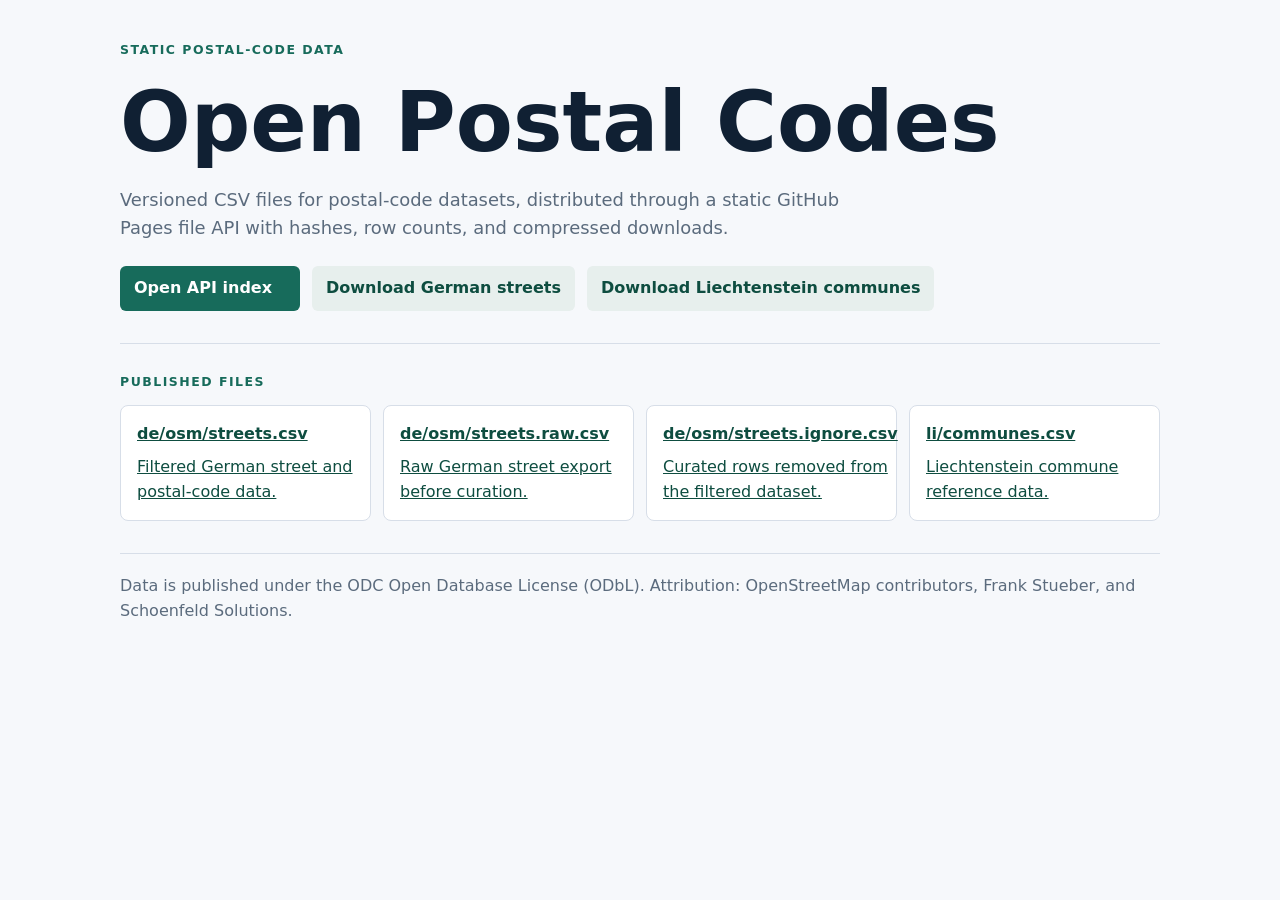
==== site/index.html @ b7654a88 "chore(tooling): initialize repository foundation" ====
<!doctype html>
<html lang="en">
  <head>
    <meta charset="utf-8" />
    <meta name="viewport" content="width=device-width, initial-scale=1" />
    <meta
      name="description"
      content="Open Postal Codes publishes static CSV data for postal-code datasets."
    />
    <base href="/open-postal-codes/" />
    <title>Open Postal Codes</title>
    <style>
      :root {
        color-scheme: light;
        --page: #f6f8fb;
        --ink: #102033;
        --muted: #5b6b7d;
        --line: #d7dee8;
        --accent: #176b5b;
        --accent-strong: #0e4d40;
        --panel: #ffffff;
      }

      * {
        box-sizing: border-box;
      }

      body {
        background: var(--page);
        color: var(--ink);
        font-family:
          Inter, ui-sans-serif, system-ui, -apple-system, BlinkMacSystemFont,
          "Segoe UI", sans-serif;
        line-height: 1.55;
        margin: 0;
      }

      a {
        color: var(--accent-strong);
      }

      .shell {
        margin: 0 auto;
        max-width: 1080px;
        padding: 40px 20px;
      }

      .hero {
        border-bottom: 1px solid var(--line);
        display: grid;
        gap: 24px;
        padding-bottom: 32px;
      }

      .label {
        color: var(--accent);
        font-size: 0.78rem;
        font-weight: 800;
        letter-spacing: 0.12em;
        text-transform: uppercase;
      }

      h1,
      h2,
      p {
        margin: 0;
      }

      h1 {
        font-size: clamp(2.3rem, 7vw, 5.2rem);
        letter-spacing: 0;
        line-height: 0.95;
      }

      .lede {
        color: var(--muted);
        font-size: 1.12rem;
        max-width: 66ch;
      }

      .actions,
      .grid {
        display: grid;
        gap: 12px;
      }

      .actions {
        grid-template-columns: repeat(auto-fit, minmax(180px, max-content));
      }

      .button {
        align-items: center;
        background: var(--accent);
        border-radius: 6px;
        color: #ffffff;
        display: inline-flex;
        font-weight: 700;
        min-height: 44px;
        padding: 10px 14px;
        text-decoration: none;
      }

      .button.secondary {
        background: #e7efed;
        color: var(--accent-strong);
      }

      .section {
        padding: 28px 0 0;
      }

      .grid {
        grid-template-columns: repeat(auto-fit, minmax(220px, 1fr));
        margin-top: 14px;
      }

      .card {
        background: var(--panel);
        border: 1px solid var(--line);
        border-radius: 8px;
        display: grid;
        gap: 8px;
        padding: 16px;
      }

      code {
        overflow-wrap: anywhere;
      }

      footer {
        border-top: 1px solid var(--line);
        color: var(--muted);
        margin-top: 32px;
        padding-top: 20px;
      }
    </style>
  </head>
  <body>
    <main class="shell">
      <section class="hero">
        <p class="label">Static postal-code data</p>
        <h1>Open Postal Codes</h1>
        <p class="lede">
          Versioned CSV files for postal-code datasets, distributed through a
          static GitHub Pages file API with hashes, row counts, and compressed
          downloads.
        </p>
        <div class="actions">
          <a class="button" href="api/v1/index.json">Open API index</a>
          <a class="button secondary" href="api/v1/de/osm/streets.csv">
            Download German streets
          </a>
          <a class="button secondary" href="api/v1/li/communes.csv">
            Download Liechtenstein communes
          </a>
        </div>
      </section>

      <section class="section">
        <p class="label">Published files</p>
        <div class="grid">
          <a class="card" href="api/v1/de/osm/streets.csv">
            <strong>de/osm/streets.csv</strong>
            <span>Filtered German street and postal-code data.</span>
          </a>
          <a class="card" href="api/v1/de/osm/streets.raw.csv">
            <strong>de/osm/streets.raw.csv</strong>
            <span>Raw German street export before curation.</span>
          </a>
          <a class="card" href="api/v1/de/osm/streets.ignore.csv">
            <strong>de/osm/streets.ignore.csv</strong>
            <span>Curated rows removed from the filtered dataset.</span>
          </a>
          <a class="card" href="api/v1/li/communes.csv">
            <strong>li/communes.csv</strong>
            <span>Liechtenstein commune reference data.</span>
          </a>
        </div>
      </section>

      <footer>
        <p>
          Data is published under the ODC Open Database License (ODbL).
          Attribution: OpenStreetMap contributors, Frank Stueber, and
          Schoenfeld Solutions.
        </p>
      </footer>
    </main>
  </body>
</html>
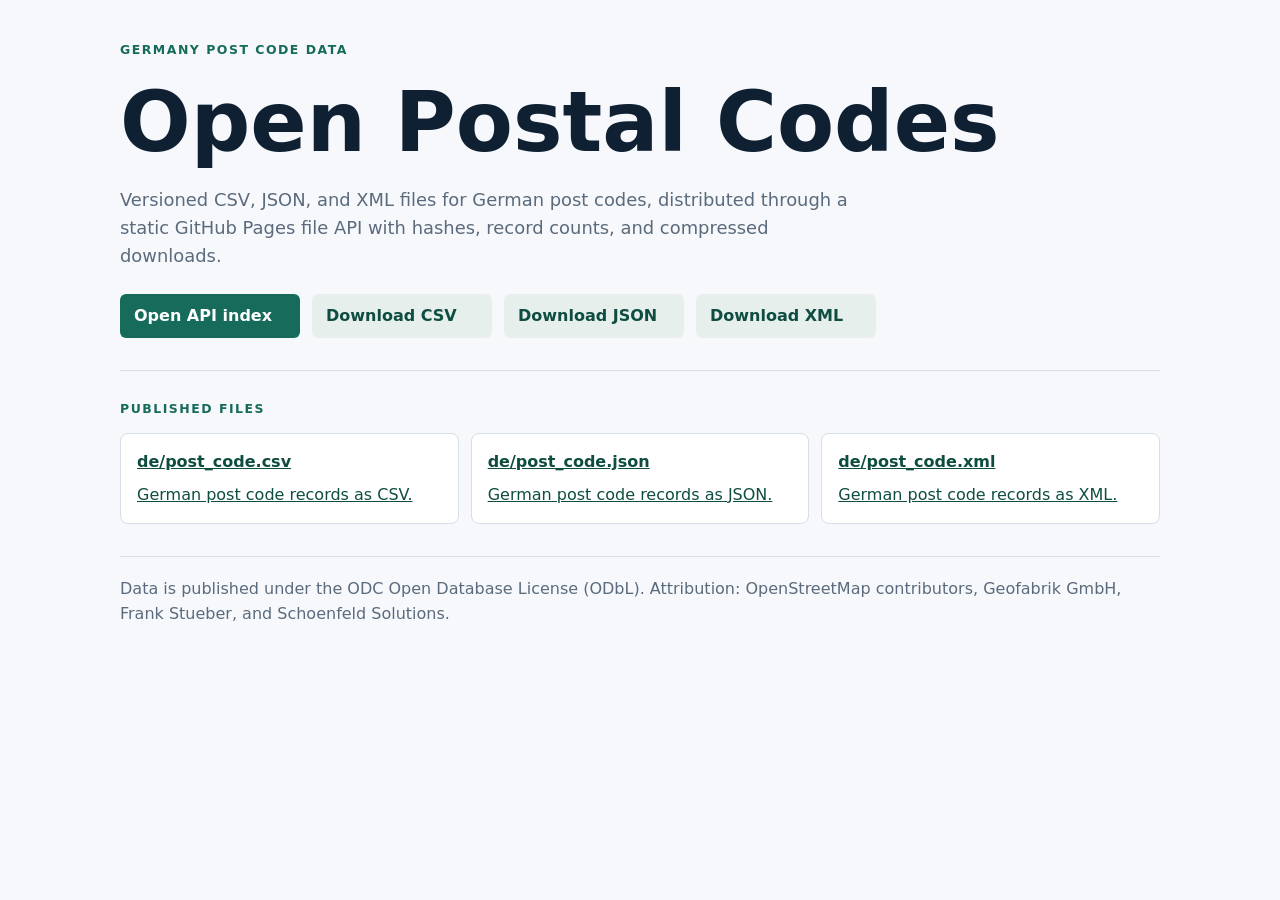
==== commit 7fe3a7e9: "feat(data): publish germany post code exports" ====
--- a/site/index.html
+++ b/site/index.html
@@ -5,7 +5,7 @@
     <meta name="viewport" content="width=device-width, initial-scale=1" />
     <meta
       name="description"
-      content="Open Postal Codes publishes static CSV data for postal-code datasets."
+      content="Open Postal Codes publishes static Germany post code data."
     />
     <base href="/open-postal-codes/" />
     <title>Open Postal Codes</title>
@@ -138,20 +138,23 @@
   <body>
     <main class="shell">
       <section class="hero">
-        <p class="label">Static postal-code data</p>
+        <p class="label">Germany post code data</p>
         <h1>Open Postal Codes</h1>
         <p class="lede">
-          Versioned CSV files for postal-code datasets, distributed through a
-          static GitHub Pages file API with hashes, row counts, and compressed
-          downloads.
+          Versioned CSV, JSON, and XML files for German post codes, distributed
+          through a static GitHub Pages file API with hashes, record counts, and
+          compressed downloads.
         </p>
         <div class="actions">
           <a class="button" href="api/v1/index.json">Open API index</a>
-          <a class="button secondary" href="api/v1/de/osm/streets.csv">
-            Download German streets
+          <a class="button secondary" href="api/v1/de/post_code.csv">
+            Download CSV
           </a>
-          <a class="button secondary" href="api/v1/li/communes.csv">
-            Download Liechtenstein communes
+          <a class="button secondary" href="api/v1/de/post_code.json">
+            Download JSON
+          </a>
+          <a class="button secondary" href="api/v1/de/post_code.xml">
+            Download XML
           </a>
         </div>
       </section>
@@ -159,21 +162,17 @@
       <section class="section">
         <p class="label">Published files</p>
         <div class="grid">
-          <a class="card" href="api/v1/de/osm/streets.csv">
-            <strong>de/osm/streets.csv</strong>
-            <span>Filtered German street and postal-code data.</span>
+          <a class="card" href="api/v1/de/post_code.csv">
+            <strong>de/post_code.csv</strong>
+            <span>German post code records as CSV.</span>
           </a>
-          <a class="card" href="api/v1/de/osm/streets.raw.csv">
-            <strong>de/osm/streets.raw.csv</strong>
-            <span>Raw German street export before curation.</span>
+          <a class="card" href="api/v1/de/post_code.json">
+            <strong>de/post_code.json</strong>
+            <span>German post code records as JSON.</span>
           </a>
-          <a class="card" href="api/v1/de/osm/streets.ignore.csv">
-            <strong>de/osm/streets.ignore.csv</strong>
-            <span>Curated rows removed from the filtered dataset.</span>
-          </a>
-          <a class="card" href="api/v1/li/communes.csv">
-            <strong>li/communes.csv</strong>
-            <span>Liechtenstein commune reference data.</span>
+          <a class="card" href="api/v1/de/post_code.xml">
+            <strong>de/post_code.xml</strong>
+            <span>German post code records as XML.</span>
           </a>
         </div>
       </section>
@@ -181,8 +180,8 @@
       <footer>
         <p>
           Data is published under the ODC Open Database License (ODbL).
-          Attribution: OpenStreetMap contributors, Frank Stueber, and
-          Schoenfeld Solutions.
+          Attribution: OpenStreetMap contributors, Geofabrik GmbH, Frank
+          Stueber, and Schoenfeld Solutions.
         </p>
       </footer>
     </main>
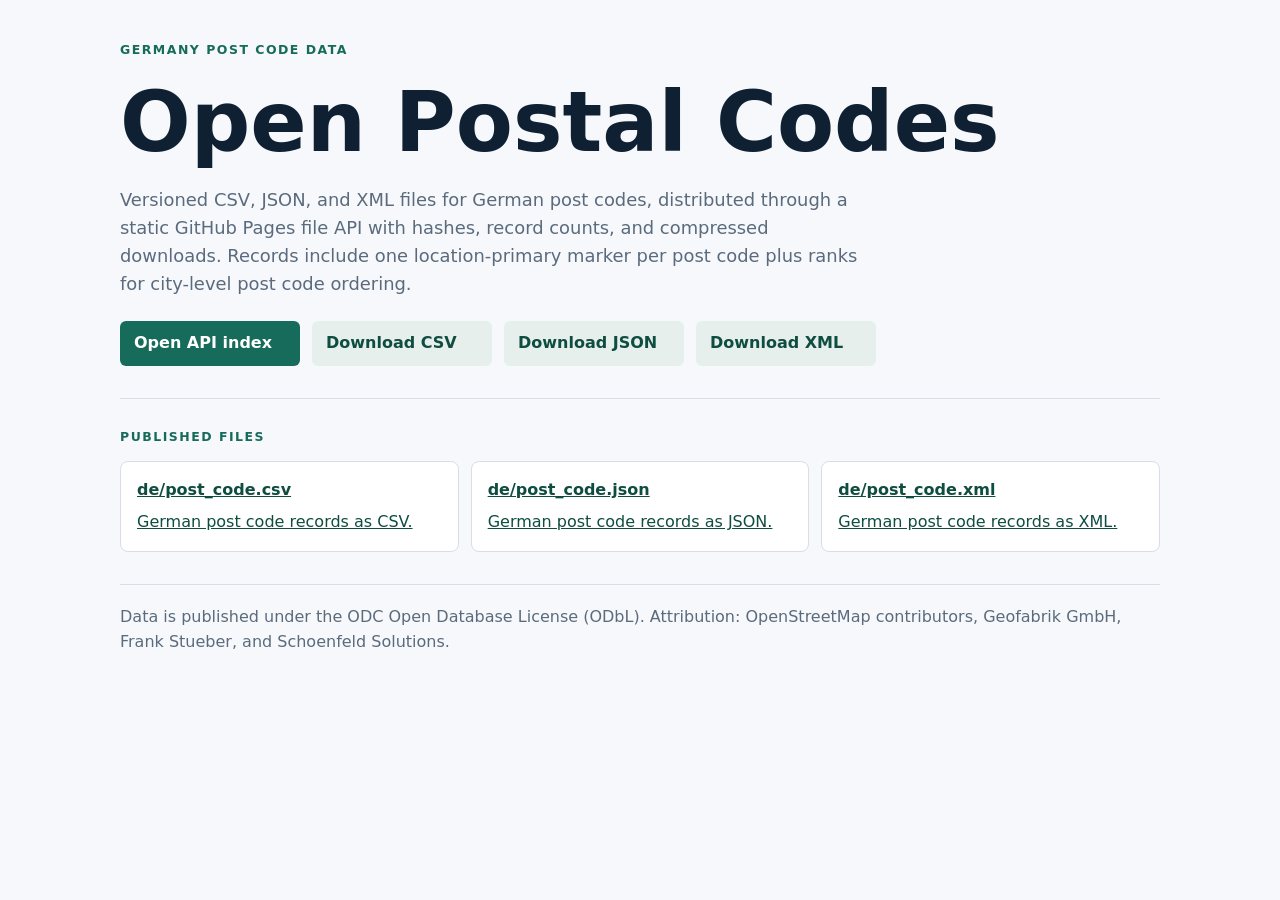
==== commit a33f2f77: "feat(data): add post code ranking metadata" ====
--- a/site/index.html
+++ b/site/index.html
@@ -143,7 +143,8 @@
         <p class="lede">
           Versioned CSV, JSON, and XML files for German post codes, distributed
           through a static GitHub Pages file API with hashes, record counts, and
-          compressed downloads.
+          compressed downloads. Records include one location-primary marker per
+          post code plus ranks for city-level post code ordering.
         </p>
         <div class="actions">
           <a class="button" href="api/v1/index.json">Open API index</a>
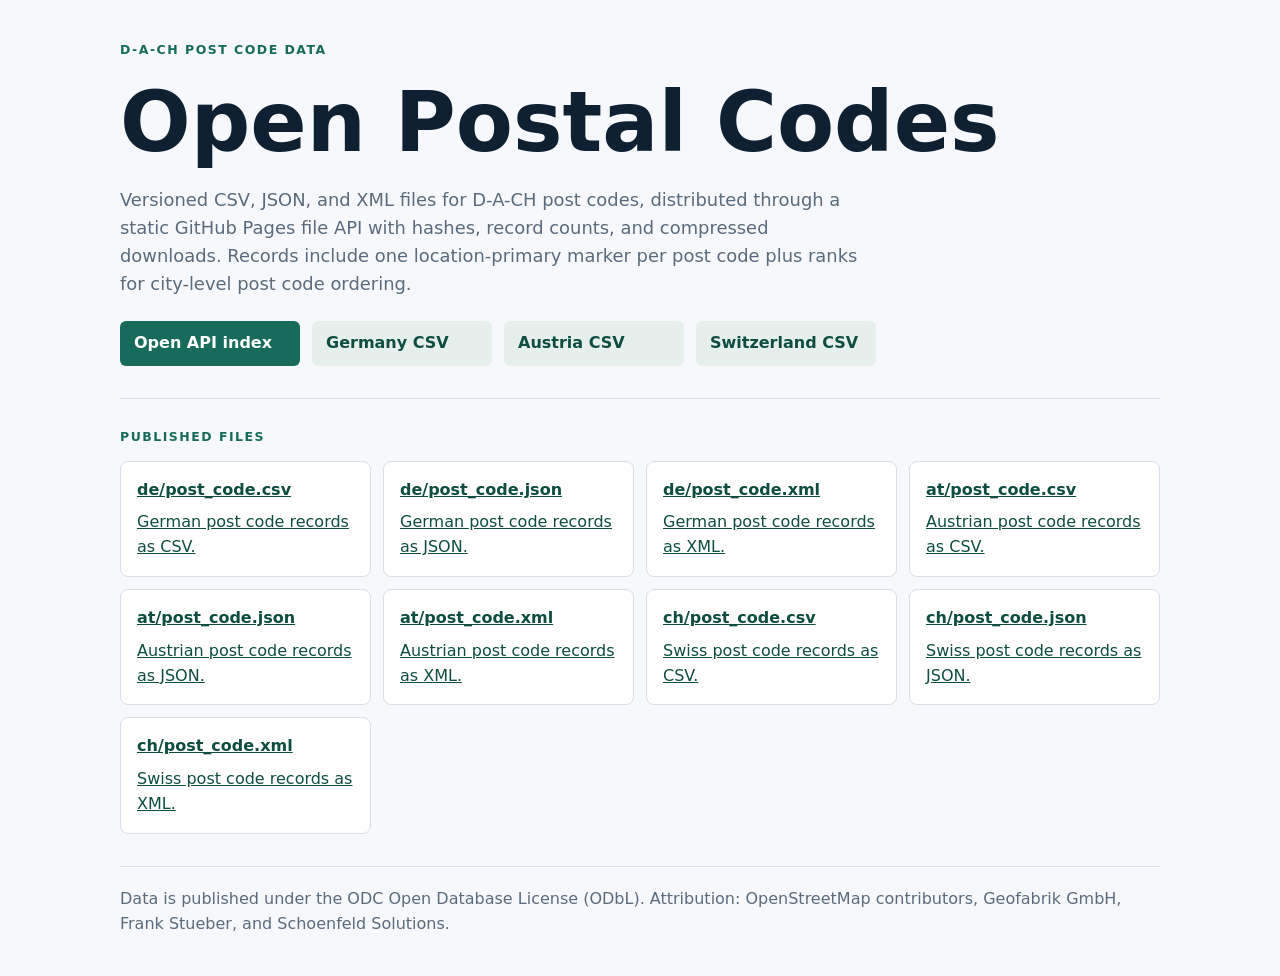
==== commit 9fb4d3fa: "feat(dach): add country-scoped post code outputs" ====
--- a/site/index.html
+++ b/site/index.html
@@ -1,11 +1,11 @@
 <!doctype html>
 <html lang="en">
-  <head>
+      <head>
     <meta charset="utf-8" />
     <meta name="viewport" content="width=device-width, initial-scale=1" />
     <meta
       name="description"
-      content="Open Postal Codes publishes static Germany post code data."
+      content="Open Postal Codes publishes static D-A-CH post code data."
     />
     <base href="/open-postal-codes/" />
     <title>Open Postal Codes</title>
@@ -138,10 +138,10 @@
   <body>
     <main class="shell">
       <section class="hero">
-        <p class="label">Germany post code data</p>
+        <p class="label">D-A-CH post code data</p>
         <h1>Open Postal Codes</h1>
         <p class="lede">
-          Versioned CSV, JSON, and XML files for German post codes, distributed
+          Versioned CSV, JSON, and XML files for D-A-CH post codes, distributed
           through a static GitHub Pages file API with hashes, record counts, and
           compressed downloads. Records include one location-primary marker per
           post code plus ranks for city-level post code ordering.
@@ -149,13 +149,13 @@
         <div class="actions">
           <a class="button" href="api/v1/index.json">Open API index</a>
           <a class="button secondary" href="api/v1/de/post_code.csv">
-            Download CSV
-          </a>
-          <a class="button secondary" href="api/v1/de/post_code.json">
-            Download JSON
-          </a>
-          <a class="button secondary" href="api/v1/de/post_code.xml">
-            Download XML
+            Germany CSV
+          </a>
+          <a class="button secondary" href="api/v1/at/post_code.csv">
+            Austria CSV
+          </a>
+          <a class="button secondary" href="api/v1/ch/post_code.csv">
+            Switzerland CSV
           </a>
         </div>
       </section>
@@ -174,6 +174,30 @@
           <a class="card" href="api/v1/de/post_code.xml">
             <strong>de/post_code.xml</strong>
             <span>German post code records as XML.</span>
+          </a>
+          <a class="card" href="api/v1/at/post_code.csv">
+            <strong>at/post_code.csv</strong>
+            <span>Austrian post code records as CSV.</span>
+          </a>
+          <a class="card" href="api/v1/at/post_code.json">
+            <strong>at/post_code.json</strong>
+            <span>Austrian post code records as JSON.</span>
+          </a>
+          <a class="card" href="api/v1/at/post_code.xml">
+            <strong>at/post_code.xml</strong>
+            <span>Austrian post code records as XML.</span>
+          </a>
+          <a class="card" href="api/v1/ch/post_code.csv">
+            <strong>ch/post_code.csv</strong>
+            <span>Swiss post code records as CSV.</span>
+          </a>
+          <a class="card" href="api/v1/ch/post_code.json">
+            <strong>ch/post_code.json</strong>
+            <span>Swiss post code records as JSON.</span>
+          </a>
+          <a class="card" href="api/v1/ch/post_code.xml">
+            <strong>ch/post_code.xml</strong>
+            <span>Swiss post code records as XML.</span>
           </a>
         </div>
       </section>
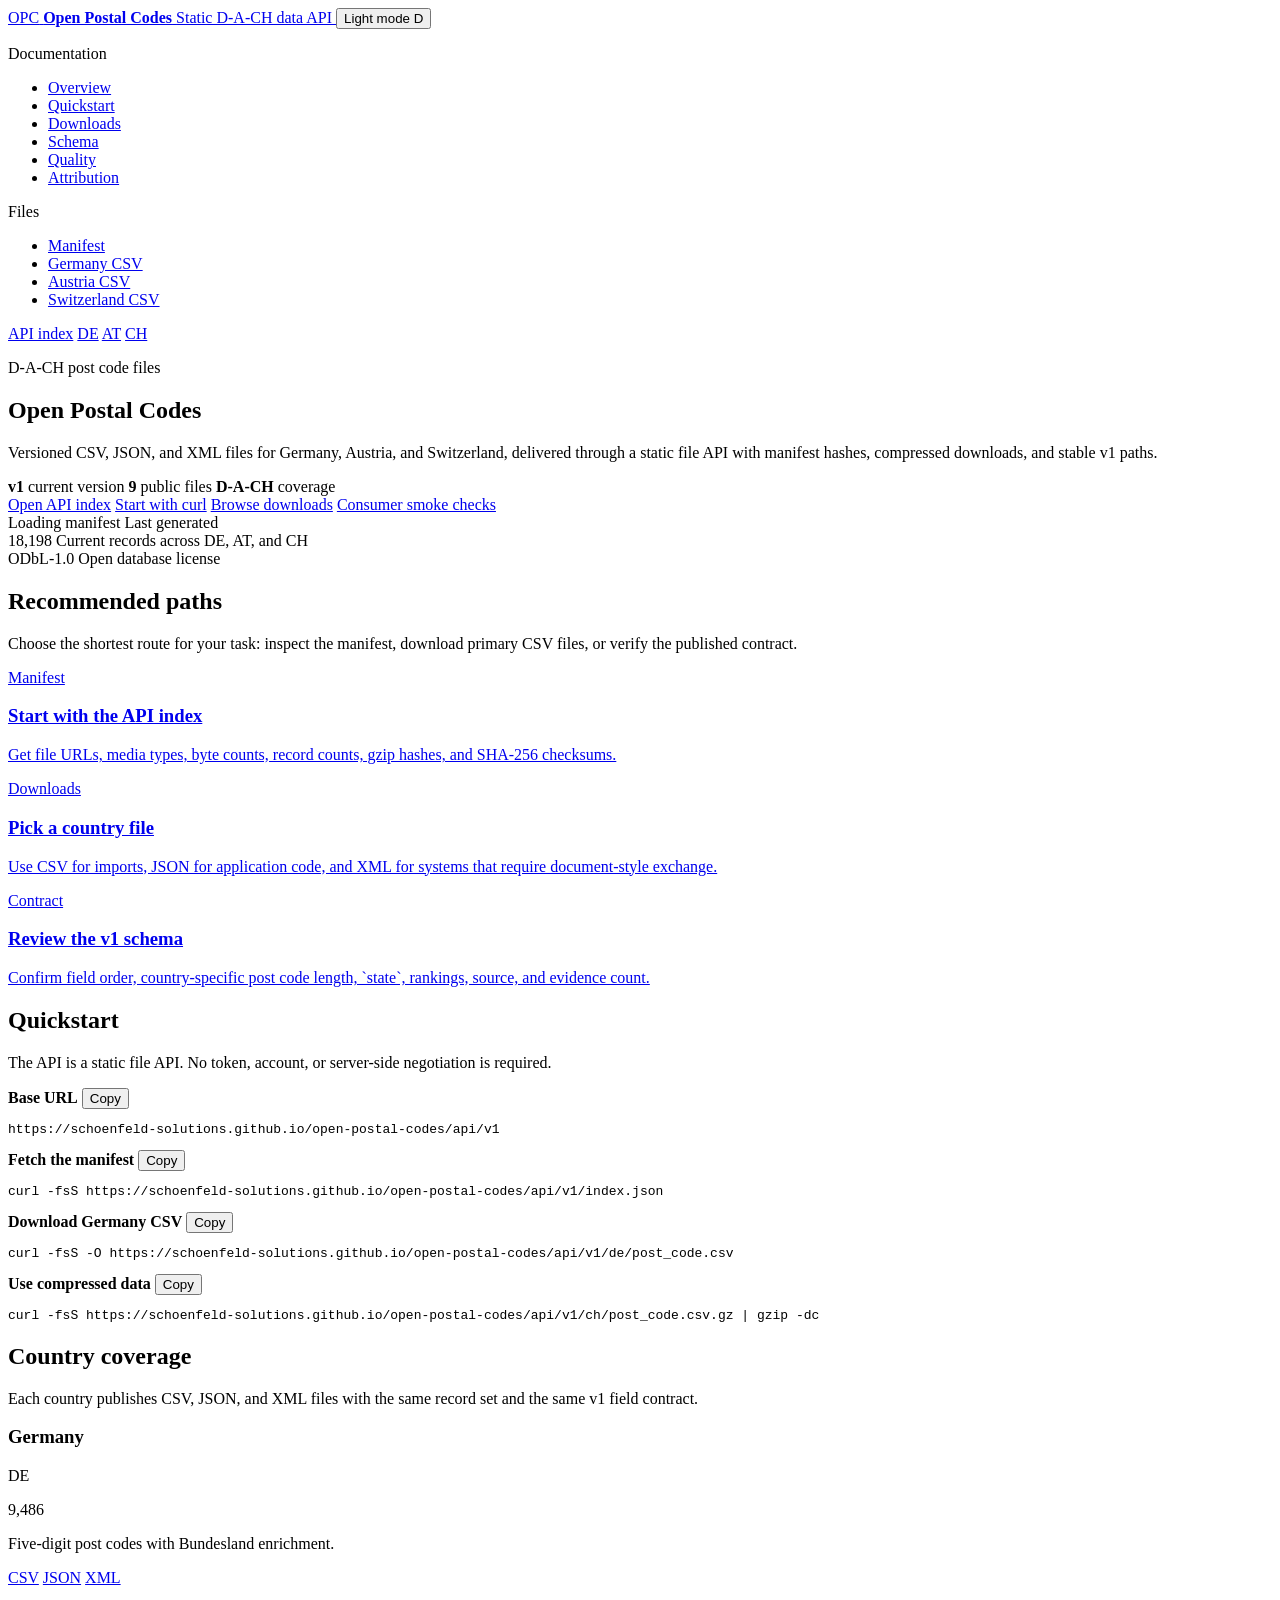
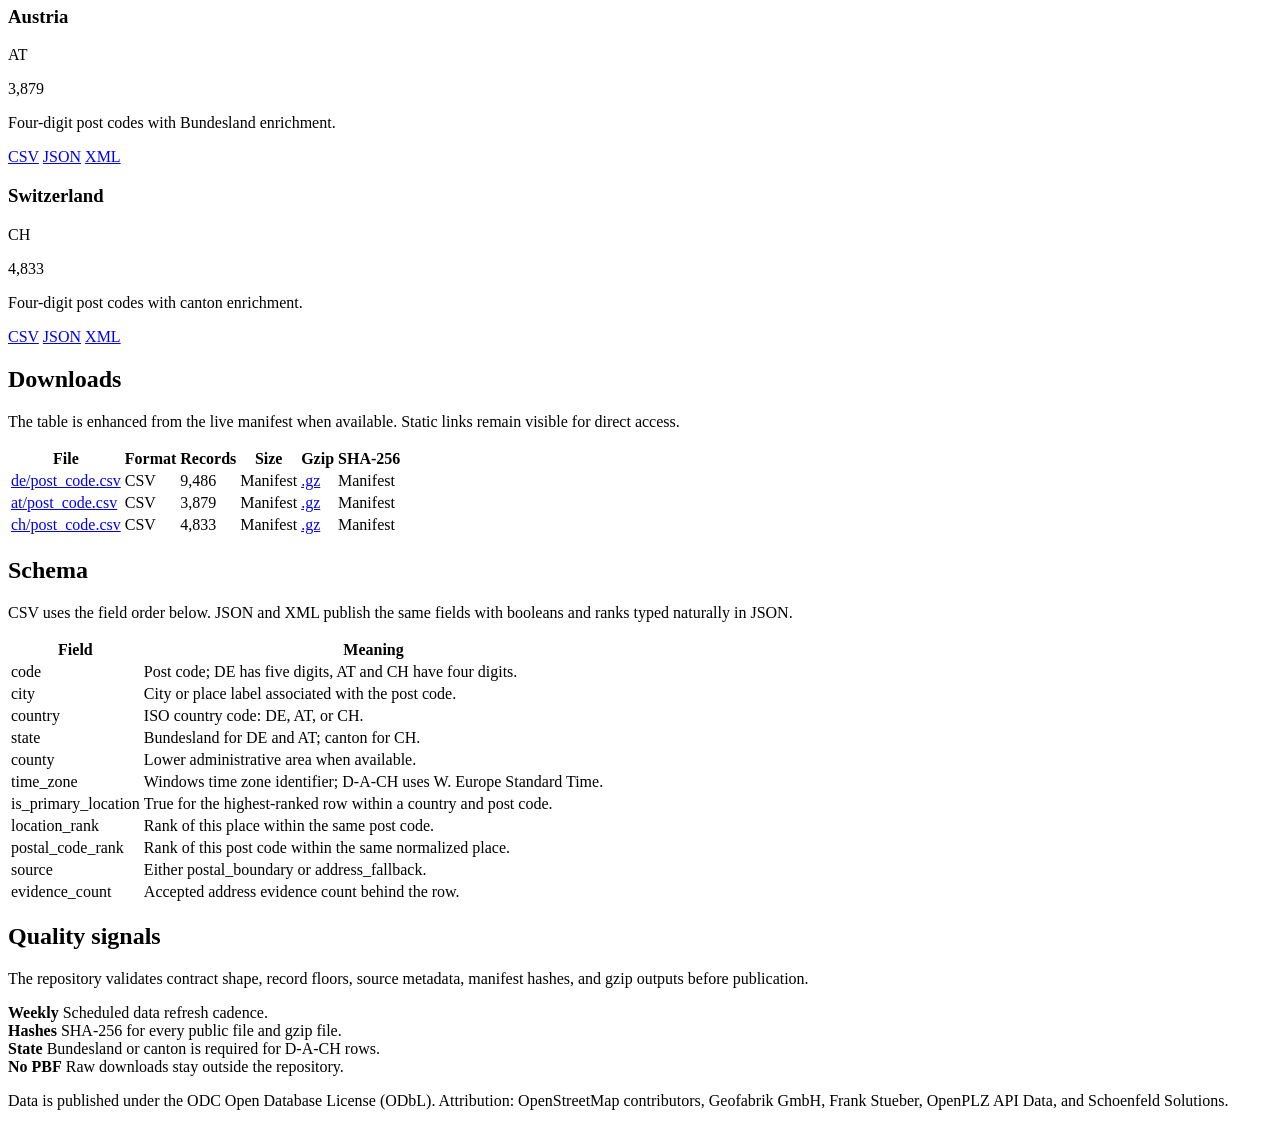
==== commit cbac550c: "feat(pages): professionalize static API portal" ====
--- a/site/index.html
+++ b/site/index.html
@@ -1,214 +1,434 @@
 <!doctype html>
 <html lang="en">
-      <head>
+  <head>
     <meta charset="utf-8" />
     <meta name="viewport" content="width=device-width, initial-scale=1" />
     <meta
       name="description"
-      content="Open Postal Codes publishes static D-A-CH post code data."
+      content="Open Postal Codes publishes versioned D-A-CH post code files through a static API with hashes, compressed downloads, and clear schema documentation."
     />
+    <meta name="theme-color" content="#ffffff" />
     <base href="/open-postal-codes/" />
-    <title>Open Postal Codes</title>
-    <style>
-      :root {
-        color-scheme: light;
-        --page: #f6f8fb;
-        --ink: #102033;
-        --muted: #5b6b7d;
-        --line: #d7dee8;
-        --accent: #176b5b;
-        --accent-strong: #0e4d40;
-        --panel: #ffffff;
-      }
-
-      * {
-        box-sizing: border-box;
-      }
-
-      body {
-        background: var(--page);
-        color: var(--ink);
-        font-family:
-          Inter, ui-sans-serif, system-ui, -apple-system, BlinkMacSystemFont,
-          "Segoe UI", sans-serif;
-        line-height: 1.55;
-        margin: 0;
-      }
-
-      a {
-        color: var(--accent-strong);
-      }
-
-      .shell {
-        margin: 0 auto;
-        max-width: 1080px;
-        padding: 40px 20px;
-      }
-
-      .hero {
-        border-bottom: 1px solid var(--line);
-        display: grid;
-        gap: 24px;
-        padding-bottom: 32px;
-      }
-
-      .label {
-        color: var(--accent);
-        font-size: 0.78rem;
-        font-weight: 800;
-        letter-spacing: 0.12em;
-        text-transform: uppercase;
-      }
-
-      h1,
-      h2,
-      p {
-        margin: 0;
-      }
-
-      h1 {
-        font-size: clamp(2.3rem, 7vw, 5.2rem);
-        letter-spacing: 0;
-        line-height: 0.95;
-      }
-
-      .lede {
-        color: var(--muted);
-        font-size: 1.12rem;
-        max-width: 66ch;
-      }
-
-      .actions,
-      .grid {
-        display: grid;
-        gap: 12px;
-      }
-
-      .actions {
-        grid-template-columns: repeat(auto-fit, minmax(180px, max-content));
-      }
-
-      .button {
-        align-items: center;
-        background: var(--accent);
-        border-radius: 6px;
-        color: #ffffff;
-        display: inline-flex;
-        font-weight: 700;
-        min-height: 44px;
-        padding: 10px 14px;
-        text-decoration: none;
-      }
-
-      .button.secondary {
-        background: #e7efed;
-        color: var(--accent-strong);
-      }
-
-      .section {
-        padding: 28px 0 0;
-      }
-
-      .grid {
-        grid-template-columns: repeat(auto-fit, minmax(220px, 1fr));
-        margin-top: 14px;
-      }
-
-      .card {
-        background: var(--panel);
-        border: 1px solid var(--line);
-        border-radius: 8px;
-        display: grid;
-        gap: 8px;
-        padding: 16px;
-      }
-
-      code {
-        overflow-wrap: anywhere;
-      }
-
-      footer {
-        border-top: 1px solid var(--line);
-        color: var(--muted);
-        margin-top: 32px;
-        padding-top: 20px;
-      }
-    </style>
+    <link rel="icon" href="favicon.ico" sizes="any" />
+    <title>Open Postal Codes | Static D-A-CH post code API</title>
+    <script>
+      (() => {
+        try {
+          const savedTheme = localStorage.getItem("open-postal-codes-theme");
+          if (savedTheme === "light" || savedTheme === "dark") {
+            document.documentElement.dataset.theme = savedTheme;
+          }
+        } catch {
+          document.documentElement.dataset.theme = "light";
+        }
+      })();
+    </script>
+    <link rel="stylesheet" href="assets/site.css" />
   </head>
   <body>
-    <main class="shell">
-      <section class="hero">
-        <p class="label">D-A-CH post code data</p>
-        <h1>Open Postal Codes</h1>
-        <p class="lede">
-          Versioned CSV, JSON, and XML files for D-A-CH post codes, distributed
-          through a static GitHub Pages file API with hashes, record counts, and
-          compressed downloads. Records include one location-primary marker per
-          post code plus ranks for city-level post code ordering.
-        </p>
-        <div class="actions">
-          <a class="button" href="api/v1/index.json">Open API index</a>
-          <a class="button secondary" href="api/v1/de/post_code.csv">
-            Germany CSV
-          </a>
-          <a class="button secondary" href="api/v1/at/post_code.csv">
-            Austria CSV
-          </a>
-          <a class="button secondary" href="api/v1/ch/post_code.csv">
-            Switzerland CSV
-          </a>
+    <div class="layout">
+      <aside class="sidebar" aria-label="Documentation navigation">
+        <a class="brand" href="./" aria-label="Open Postal Codes home">
+          <span class="brand-mark">OPC</span>
+          <span>
+            <strong>Open Postal Codes</strong>
+            <span>Static D-A-CH data API</span>
+          </span>
+        </a>
+        <button
+          class="theme-toggle"
+          id="themeToggle"
+          type="button"
+          aria-pressed="false"
+        >
+          <span>Light mode</span>
+          <span class="theme-toggle-icon" aria-hidden="true">D</span>
+        </button>
+        <p class="nav-label">Documentation</p>
+        <nav>
+          <ul class="nav-list">
+            <li><a href="#overview">Overview</a></li>
+            <li><a href="#quickstart">Quickstart</a></li>
+            <li><a href="#downloads">Downloads</a></li>
+            <li><a href="#schema">Schema</a></li>
+            <li><a href="#quality">Quality</a></li>
+            <li><a href="#attribution">Attribution</a></li>
+          </ul>
+        </nav>
+        <p class="nav-label">Files</p>
+        <nav>
+          <ul class="nav-list">
+            <li><a href="api/v1/index.json">Manifest</a></li>
+            <li><a href="api/v1/de/post_code.csv">Germany CSV</a></li>
+            <li><a href="api/v1/at/post_code.csv">Austria CSV</a></li>
+            <li><a href="api/v1/ch/post_code.csv">Switzerland CSV</a></li>
+          </ul>
+        </nav>
+      </aside>
+
+      <div class="content">
+        <div class="topbar" aria-label="Quick links">
+          <a href="api/v1/index.json">API index</a>
+          <a href="api/v1/de/post_code.csv">DE</a>
+          <a href="api/v1/at/post_code.csv">AT</a>
+          <a href="api/v1/ch/post_code.csv">CH</a>
         </div>
-      </section>
-
-      <section class="section">
-        <p class="label">Published files</p>
-        <div class="grid">
-          <a class="card" href="api/v1/de/post_code.csv">
-            <strong>de/post_code.csv</strong>
-            <span>German post code records as CSV.</span>
-          </a>
-          <a class="card" href="api/v1/de/post_code.json">
-            <strong>de/post_code.json</strong>
-            <span>German post code records as JSON.</span>
-          </a>
-          <a class="card" href="api/v1/de/post_code.xml">
-            <strong>de/post_code.xml</strong>
-            <span>German post code records as XML.</span>
-          </a>
-          <a class="card" href="api/v1/at/post_code.csv">
-            <strong>at/post_code.csv</strong>
-            <span>Austrian post code records as CSV.</span>
-          </a>
-          <a class="card" href="api/v1/at/post_code.json">
-            <strong>at/post_code.json</strong>
-            <span>Austrian post code records as JSON.</span>
-          </a>
-          <a class="card" href="api/v1/at/post_code.xml">
-            <strong>at/post_code.xml</strong>
-            <span>Austrian post code records as XML.</span>
-          </a>
-          <a class="card" href="api/v1/ch/post_code.csv">
-            <strong>ch/post_code.csv</strong>
-            <span>Swiss post code records as CSV.</span>
-          </a>
-          <a class="card" href="api/v1/ch/post_code.json">
-            <strong>ch/post_code.json</strong>
-            <span>Swiss post code records as JSON.</span>
-          </a>
-          <a class="card" href="api/v1/ch/post_code.xml">
-            <strong>ch/post_code.xml</strong>
-            <span>Swiss post code records as XML.</span>
-          </a>
-        </div>
-      </section>
-
-      <footer>
-        <p>
-          Data is published under the ODC Open Database License (ODbL).
-          Attribution: OpenStreetMap contributors, Geofabrik GmbH, Frank
-          Stueber, and Schoenfeld Solutions.
-        </p>
-      </footer>
-    </main>
+
+        <main>
+          <section class="hero" id="overview">
+            <div>
+              <p class="eyebrow">D-A-CH post code files</p>
+              <h1>Open Postal Codes</h1>
+              <p class="lede">
+                Versioned CSV, JSON, and XML files for Germany, Austria, and
+                Switzerland, delivered through a static file API with manifest
+                hashes, compressed downloads, and stable v1 paths.
+              </p>
+              <div class="badges" aria-label="API summary">
+                <span class="badge"><strong>v1</strong> current version</span>
+                <span class="badge"><strong>9</strong> public files</span>
+                <span class="badge"><strong>D-A-CH</strong> coverage</span>
+              </div>
+              <div class="actions">
+                <a class="button" href="api/v1/index.json">Open API index</a>
+                <a class="button secondary" href="#quickstart">Start with curl</a>
+                <a class="button secondary" href="#downloads">Browse downloads</a>
+                <a
+                  class="button secondary"
+                  href="https://github.com/Schoenfeld-Solutions/open-postal-codes/blob/main/docs/contracts/v1/consumer-smoke.md"
+                >
+                  Consumer smoke checks
+                </a>
+              </div>
+            </div>
+
+            <aside class="hero-panel" aria-label="Publication summary">
+              <div class="hero-panel-row">
+                <span class="metric" id="generatedAt">Loading manifest</span>
+                <span class="metric-label">Last generated</span>
+              </div>
+              <div class="hero-panel-row">
+                <span class="metric" id="totalRecords">18,198</span>
+                <span class="metric-label">Current records across DE, AT, and CH</span>
+              </div>
+              <div class="hero-panel-row">
+                <span class="metric">ODbL-1.0</span>
+                <span class="metric-label">Open database license</span>
+              </div>
+            </aside>
+          </section>
+
+          <section class="section" aria-labelledby="recommended-title">
+            <div class="section-header">
+              <h2 id="recommended-title">Recommended paths</h2>
+              <p>
+                Choose the shortest route for your task: inspect the manifest,
+                download primary CSV files, or verify the published contract.
+              </p>
+            </div>
+            <div class="recommended-grid">
+              <a class="card" href="api/v1/index.json">
+                <span class="card-kicker">Manifest</span>
+                <h3>Start with the API index</h3>
+                <p>
+                  Get file URLs, media types, byte counts, record counts, gzip
+                  hashes, and SHA-256 checksums.
+                </p>
+              </a>
+              <a class="card" href="#downloads">
+                <span class="card-kicker">Downloads</span>
+                <h3>Pick a country file</h3>
+                <p>
+                  Use CSV for imports, JSON for application code, and XML for
+                  systems that require document-style exchange.
+                </p>
+              </a>
+              <a class="card" href="#schema">
+                <span class="card-kicker">Contract</span>
+                <h3>Review the v1 schema</h3>
+                <p>
+                  Confirm field order, country-specific post code length,
+                  `state`, rankings, source, and evidence count.
+                </p>
+              </a>
+            </div>
+          </section>
+
+          <section class="section" id="quickstart" aria-labelledby="quickstart-title">
+            <div class="section-header">
+              <h2 id="quickstart-title">Quickstart</h2>
+              <p>
+                The API is a static file API. No token, account, or server-side
+                negotiation is required.
+              </p>
+            </div>
+            <div class="quick-grid">
+              <article class="code-card">
+                <div class="code-card-header">
+                  <strong>Base URL</strong>
+                  <button
+                    class="copy-button"
+                    type="button"
+                    data-copy="https://schoenfeld-solutions.github.io/open-postal-codes/api/v1"
+                  >
+                    Copy
+                  </button>
+                </div>
+                <pre><code>https://schoenfeld-solutions.github.io/open-postal-codes/api/v1</code></pre>
+              </article>
+
+              <article class="code-card">
+                <div class="code-card-header">
+                  <strong>Fetch the manifest</strong>
+                  <button
+                    class="copy-button"
+                    type="button"
+                    data-copy="curl -fsS https://schoenfeld-solutions.github.io/open-postal-codes/api/v1/index.json"
+                  >
+                    Copy
+                  </button>
+                </div>
+                <pre><code>curl -fsS https://schoenfeld-solutions.github.io/open-postal-codes/api/v1/index.json</code></pre>
+              </article>
+
+              <article class="code-card">
+                <div class="code-card-header">
+                  <strong>Download Germany CSV</strong>
+                  <button
+                    class="copy-button"
+                    type="button"
+                    data-copy="curl -fsS -O https://schoenfeld-solutions.github.io/open-postal-codes/api/v1/de/post_code.csv"
+                  >
+                    Copy
+                  </button>
+                </div>
+                <pre><code>curl -fsS -O https://schoenfeld-solutions.github.io/open-postal-codes/api/v1/de/post_code.csv</code></pre>
+              </article>
+
+              <article class="code-card">
+                <div class="code-card-header">
+                  <strong>Use compressed data</strong>
+                  <button
+                    class="copy-button"
+                    type="button"
+                    data-copy="curl -fsS https://schoenfeld-solutions.github.io/open-postal-codes/api/v1/ch/post_code.csv.gz | gzip -dc"
+                  >
+                    Copy
+                  </button>
+                </div>
+                <pre><code>curl -fsS https://schoenfeld-solutions.github.io/open-postal-codes/api/v1/ch/post_code.csv.gz | gzip -dc</code></pre>
+              </article>
+            </div>
+          </section>
+
+          <section class="section" aria-labelledby="coverage-title">
+            <div class="section-header">
+              <h2 id="coverage-title">Country coverage</h2>
+              <p>
+                Each country publishes CSV, JSON, and XML files with the same
+                record set and the same v1 field contract.
+              </p>
+            </div>
+            <div class="country-grid">
+              <article class="country-card">
+                <div class="country-card-title">
+                  <h3>Germany</h3>
+                  <span class="country-code">DE</span>
+                </div>
+                <p class="metric" id="recordsDe">9,486</p>
+                <p class="muted">Five-digit post codes with Bundesland enrichment.</p>
+                <div class="country-links">
+                  <a class="mini-link" href="api/v1/de/post_code.csv">CSV</a>
+                  <a class="mini-link" href="api/v1/de/post_code.json">JSON</a>
+                  <a class="mini-link" href="api/v1/de/post_code.xml">XML</a>
+                </div>
+              </article>
+
+              <article class="country-card">
+                <div class="country-card-title">
+                  <h3>Austria</h3>
+                  <span class="country-code">AT</span>
+                </div>
+                <p class="metric" id="recordsAt">3,879</p>
+                <p class="muted">Four-digit post codes with Bundesland enrichment.</p>
+                <div class="country-links">
+                  <a class="mini-link" href="api/v1/at/post_code.csv">CSV</a>
+                  <a class="mini-link" href="api/v1/at/post_code.json">JSON</a>
+                  <a class="mini-link" href="api/v1/at/post_code.xml">XML</a>
+                </div>
+              </article>
+
+              <article class="country-card">
+                <div class="country-card-title">
+                  <h3>Switzerland</h3>
+                  <span class="country-code">CH</span>
+                </div>
+                <p class="metric" id="recordsCh">4,833</p>
+                <p class="muted">Four-digit post codes with canton enrichment.</p>
+                <div class="country-links">
+                  <a class="mini-link" href="api/v1/ch/post_code.csv">CSV</a>
+                  <a class="mini-link" href="api/v1/ch/post_code.json">JSON</a>
+                  <a class="mini-link" href="api/v1/ch/post_code.xml">XML</a>
+                </div>
+              </article>
+            </div>
+          </section>
+
+          <section class="section" id="downloads" aria-labelledby="downloads-title">
+            <div class="section-header">
+              <h2 id="downloads-title">Downloads</h2>
+              <p>
+                The table is enhanced from the live manifest when available.
+                Static links remain visible for direct access.
+              </p>
+            </div>
+            <div class="file-table-wrap">
+              <table>
+                <thead>
+                  <tr>
+                    <th>File</th>
+                    <th>Format</th>
+                    <th>Records</th>
+                    <th>Size</th>
+                    <th>Gzip</th>
+                    <th>SHA-256</th>
+                  </tr>
+                </thead>
+                <tbody id="fileRows">
+                  <tr data-path="de/post_code.csv">
+                    <td><a href="api/v1/de/post_code.csv">de/post_code.csv</a></td>
+                    <td>CSV</td>
+                    <td>9,486</td>
+                    <td class="muted">Manifest</td>
+                    <td><a href="api/v1/de/post_code.csv.gz">.gz</a></td>
+                    <td class="mono muted">Manifest</td>
+                  </tr>
+                  <tr data-path="at/post_code.csv">
+                    <td><a href="api/v1/at/post_code.csv">at/post_code.csv</a></td>
+                    <td>CSV</td>
+                    <td>3,879</td>
+                    <td class="muted">Manifest</td>
+                    <td><a href="api/v1/at/post_code.csv.gz">.gz</a></td>
+                    <td class="mono muted">Manifest</td>
+                  </tr>
+                  <tr data-path="ch/post_code.csv">
+                    <td><a href="api/v1/ch/post_code.csv">ch/post_code.csv</a></td>
+                    <td>CSV</td>
+                    <td>4,833</td>
+                    <td class="muted">Manifest</td>
+                    <td><a href="api/v1/ch/post_code.csv.gz">.gz</a></td>
+                    <td class="mono muted">Manifest</td>
+                  </tr>
+                </tbody>
+              </table>
+            </div>
+          </section>
+
+          <section class="section" id="schema" aria-labelledby="schema-title">
+            <div class="section-header">
+              <h2 id="schema-title">Schema</h2>
+              <p>
+                CSV uses the field order below. JSON and XML publish the same
+                fields with booleans and ranks typed naturally in JSON.
+              </p>
+            </div>
+            <div class="schema-table-wrap">
+              <table>
+                <thead>
+                  <tr>
+                    <th>Field</th>
+                    <th>Meaning</th>
+                  </tr>
+                </thead>
+                <tbody>
+                  <tr>
+                    <td class="mono">code</td>
+                    <td>Post code; DE has five digits, AT and CH have four digits.</td>
+                  </tr>
+                  <tr>
+                    <td class="mono">city</td>
+                    <td>City or place label associated with the post code.</td>
+                  </tr>
+                  <tr>
+                    <td class="mono">country</td>
+                    <td>ISO country code: DE, AT, or CH.</td>
+                  </tr>
+                  <tr>
+                    <td class="mono">state</td>
+                    <td>Bundesland for DE and AT; canton for CH.</td>
+                  </tr>
+                  <tr>
+                    <td class="mono">county</td>
+                    <td>Lower administrative area when available.</td>
+                  </tr>
+                  <tr>
+                    <td class="mono">time_zone</td>
+                    <td>Windows time zone identifier; D-A-CH uses W. Europe Standard Time.</td>
+                  </tr>
+                  <tr>
+                    <td class="mono">is_primary_location</td>
+                    <td>True for the highest-ranked row within a country and post code.</td>
+                  </tr>
+                  <tr>
+                    <td class="mono">location_rank</td>
+                    <td>Rank of this place within the same post code.</td>
+                  </tr>
+                  <tr>
+                    <td class="mono">postal_code_rank</td>
+                    <td>Rank of this post code within the same normalized place.</td>
+                  </tr>
+                  <tr>
+                    <td class="mono">source</td>
+                    <td>Either postal_boundary or address_fallback.</td>
+                  </tr>
+                  <tr>
+                    <td class="mono">evidence_count</td>
+                    <td>Accepted address evidence count behind the row.</td>
+                  </tr>
+                </tbody>
+              </table>
+            </div>
+          </section>
+
+          <section class="section" id="quality" aria-labelledby="quality-title">
+            <div class="section-header">
+              <h2 id="quality-title">Quality signals</h2>
+              <p>
+                The repository validates contract shape, record floors, source
+                metadata, manifest hashes, and gzip outputs before publication.
+              </p>
+            </div>
+            <div class="quality-grid">
+              <div class="quality-item">
+                <strong>Weekly</strong>
+                <span class="muted">Scheduled data refresh cadence.</span>
+              </div>
+              <div class="quality-item">
+                <strong>Hashes</strong>
+                <span class="muted">SHA-256 for every public file and gzip file.</span>
+              </div>
+              <div class="quality-item">
+                <strong>State</strong>
+                <span class="muted">Bundesland or canton is required for D-A-CH rows.</span>
+              </div>
+              <div class="quality-item">
+                <strong>No PBF</strong>
+                <span class="muted">Raw downloads stay outside the repository.</span>
+              </div>
+            </div>
+          </section>
+
+          <footer id="attribution">
+            <p>
+              Data is published under the ODC Open Database License (ODbL).
+              Attribution: OpenStreetMap contributors, Geofabrik GmbH, Frank
+              Stueber, OpenPLZ API Data, and Schoenfeld Solutions.
+            </p>
+          </footer>
+        </main>
+      </div>
+    </div>
+
+    <script src="assets/site.js" defer></script>
   </body>
 </html>
--- a/site/assets/site.css
+++ b/site/assets/site.css
@@ -0,0 +1,681 @@
+:root {
+  color-scheme: light;
+  --page: #f6f8fb;
+  --panel: #ffffff;
+  --panel-muted: #f0f4f8;
+  --ink: #102033;
+  --muted: #5b6b7d;
+  --subtle: #7a8797;
+  --line: #d7dee8;
+  --line-strong: #b9c5d4;
+  --accent: #176b5b;
+  --accent-strong: #0e4d40;
+  --accent-soft: #e3f1ed;
+  --code-bg: #152033;
+  --code-ink: #f5f7fb;
+  --shadow: 0 18px 45px rgb(16 32 51 / 0.08);
+  --focus: #2563eb;
+}
+
+@media (prefers-color-scheme: dark) {
+  :root:not([data-theme="light"]) {
+    color-scheme: dark;
+    --page: #0b111d;
+    --panel: #111827;
+    --panel-muted: #172033;
+    --ink: #eef4ff;
+    --muted: #bac7d8;
+    --subtle: #8d9bb0;
+    --line: #263246;
+    --line-strong: #36445b;
+    --accent: #5ee0c2;
+    --accent-strong: #8df3da;
+    --accent-soft: #122f2b;
+    --code-bg: #050915;
+    --code-ink: #f7fbff;
+    --shadow: 0 18px 45px rgb(0 0 0 / 0.28);
+    --focus: #8ab4ff;
+  }
+}
+
+:root[data-theme="dark"] {
+  color-scheme: dark;
+  --page: #0b111d;
+  --panel: #111827;
+  --panel-muted: #172033;
+  --ink: #eef4ff;
+  --muted: #bac7d8;
+  --subtle: #8d9bb0;
+  --line: #263246;
+  --line-strong: #36445b;
+  --accent: #5ee0c2;
+  --accent-strong: #8df3da;
+  --accent-soft: #122f2b;
+  --code-bg: #050915;
+  --code-ink: #f7fbff;
+  --shadow: 0 18px 45px rgb(0 0 0 / 0.28);
+  --focus: #8ab4ff;
+}
+
+:root[data-theme="light"] {
+  color-scheme: light;
+}
+
+* {
+  box-sizing: border-box;
+}
+
+html {
+  scroll-behavior: smooth;
+}
+
+body {
+  background: var(--page);
+  color: var(--ink);
+  font-family:
+    Inter, ui-sans-serif, system-ui, -apple-system, BlinkMacSystemFont,
+    "Segoe UI", sans-serif;
+  line-height: 1.55;
+  margin: 0;
+}
+
+a {
+  color: var(--accent-strong);
+  text-decoration-thickness: 0.08em;
+  text-underline-offset: 0.18em;
+}
+
+a:hover {
+  color: var(--accent);
+}
+
+button,
+a {
+  touch-action: manipulation;
+}
+
+:focus-visible {
+  outline: 3px solid var(--focus);
+  outline-offset: 3px;
+}
+
+.layout {
+  display: grid;
+  grid-template-columns: 288px minmax(0, 1fr);
+  min-height: 100vh;
+}
+
+.sidebar {
+  align-self: start;
+  background: color-mix(in srgb, var(--panel) 92%, transparent);
+  border-right: 1px solid var(--line);
+  height: 100vh;
+  overflow-y: auto;
+  padding: 22px 18px;
+  position: sticky;
+  top: 0;
+}
+
+.brand {
+  align-items: center;
+  color: var(--ink);
+  display: flex;
+  gap: 10px;
+  margin-bottom: 22px;
+  text-decoration: none;
+}
+
+.brand-mark {
+  align-items: center;
+  background: var(--accent);
+  border-radius: 8px;
+  color: #ffffff;
+  display: inline-flex;
+  font-size: 0.72rem;
+  font-weight: 900;
+  height: 36px;
+  justify-content: center;
+  letter-spacing: 0;
+  width: 36px;
+}
+
+.brand strong {
+  display: block;
+  font-size: 1rem;
+  line-height: 1.15;
+}
+
+.brand span {
+  color: var(--muted);
+  display: block;
+  font-size: 0.78rem;
+}
+
+.theme-toggle {
+  align-items: center;
+  background: var(--panel-muted);
+  border: 1px solid var(--line);
+  border-radius: 999px;
+  color: var(--ink);
+  cursor: pointer;
+  display: flex;
+  font: inherit;
+  font-size: 0.86rem;
+  gap: 8px;
+  justify-content: space-between;
+  margin: 0 0 22px;
+  min-height: 38px;
+  padding: 6px 10px;
+  width: 100%;
+}
+
+.theme-toggle-icon {
+  align-items: center;
+  background: var(--panel);
+  border: 1px solid var(--line);
+  border-radius: 50%;
+  display: inline-flex;
+  height: 24px;
+  justify-content: center;
+  width: 24px;
+}
+
+.nav-label {
+  color: var(--subtle);
+  font-size: 0.72rem;
+  font-weight: 800;
+  letter-spacing: 0;
+  margin: 26px 10px 8px;
+  text-transform: uppercase;
+}
+
+.nav-list {
+  display: grid;
+  gap: 2px;
+  list-style: none;
+  margin: 0;
+  padding: 0;
+}
+
+.nav-list a {
+  border-radius: 6px;
+  color: var(--muted);
+  display: block;
+  font-size: 0.94rem;
+  padding: 8px 10px;
+  text-decoration: none;
+}
+
+.nav-list a:hover {
+  background: var(--panel-muted);
+  color: var(--ink);
+}
+
+.content {
+  min-width: 0;
+}
+
+.topbar {
+  align-items: center;
+  border-bottom: 1px solid var(--line);
+  display: flex;
+  gap: 14px;
+  justify-content: flex-end;
+  min-height: 58px;
+  padding: 0 34px;
+}
+
+.topbar a {
+  color: var(--muted);
+  font-size: 0.92rem;
+  font-weight: 700;
+  text-decoration: none;
+}
+
+main {
+  margin: 0 auto;
+  max-width: 1120px;
+  padding: 0 34px 56px;
+}
+
+section {
+  scroll-margin-top: 24px;
+}
+
+h1,
+h2,
+h3,
+p {
+  margin: 0;
+}
+
+h1 {
+  font-size: 5rem;
+  letter-spacing: 0;
+  line-height: 0.95;
+}
+
+h2 {
+  font-size: 2rem;
+  line-height: 1.1;
+}
+
+h3 {
+  font-size: 1rem;
+  line-height: 1.3;
+}
+
+.hero {
+  display: grid;
+  gap: 30px;
+  grid-template-columns: minmax(0, 1.35fr) minmax(280px, 0.65fr);
+  padding: 70px 0 44px;
+}
+
+.eyebrow {
+  color: var(--accent);
+  font-size: 0.76rem;
+  font-weight: 900;
+  letter-spacing: 0;
+  margin-bottom: 18px;
+  text-transform: uppercase;
+}
+
+.lede {
+  color: var(--muted);
+  font-size: 1.12rem;
+  margin-top: 22px;
+  max-width: 68ch;
+}
+
+.badges,
+.actions,
+.country-grid,
+.recommended-grid,
+.quick-grid,
+.quality-grid {
+  display: grid;
+  gap: 12px;
+}
+
+.badges {
+  grid-template-columns: repeat(auto-fit, minmax(120px, max-content));
+  margin-top: 24px;
+}
+
+.badge {
+  align-items: center;
+  background: var(--panel);
+  border: 1px solid var(--line);
+  border-radius: 999px;
+  color: var(--muted);
+  display: inline-flex;
+  font-size: 0.86rem;
+  gap: 8px;
+  min-height: 34px;
+  padding: 6px 12px;
+}
+
+.badge strong {
+  color: var(--ink);
+}
+
+.actions {
+  grid-template-columns: repeat(auto-fit, minmax(168px, max-content));
+  margin-top: 28px;
+}
+
+.button {
+  align-items: center;
+  background: var(--accent);
+  border: 1px solid var(--accent);
+  border-radius: 6px;
+  color: #ffffff;
+  display: inline-flex;
+  font-weight: 800;
+  justify-content: center;
+  min-height: 44px;
+  padding: 10px 14px;
+  text-decoration: none;
+}
+
+.button:hover {
+  color: #ffffff;
+  filter: brightness(1.04);
+}
+
+.button.secondary {
+  background: var(--panel);
+  border-color: var(--line-strong);
+  color: var(--ink);
+}
+
+.button.secondary:hover {
+  color: var(--ink);
+}
+
+.hero-panel {
+  align-self: start;
+  background: var(--panel);
+  border: 1px solid var(--line);
+  border-radius: 8px;
+  box-shadow: var(--shadow);
+  display: grid;
+  gap: 16px;
+  padding: 18px;
+}
+
+.hero-panel-row {
+  border-bottom: 1px solid var(--line);
+  display: grid;
+  gap: 4px;
+  padding-bottom: 14px;
+}
+
+.hero-panel-row:last-child {
+  border-bottom: 0;
+  padding-bottom: 0;
+}
+
+.metric {
+  color: var(--ink);
+  font-size: 1.45rem;
+  font-weight: 850;
+}
+
+.metric-label {
+  color: var(--muted);
+  font-size: 0.86rem;
+}
+
+.section {
+  border-top: 1px solid var(--line);
+  padding: 40px 0;
+}
+
+.section-header {
+  display: grid;
+  gap: 8px;
+  margin-bottom: 18px;
+  max-width: 760px;
+}
+
+.section-header p {
+  color: var(--muted);
+}
+
+.recommended-grid {
+  grid-template-columns: repeat(3, minmax(0, 1fr));
+}
+
+.card,
+.code-card,
+.file-table-wrap,
+.schema-table-wrap {
+  background: var(--panel);
+  border: 1px solid var(--line);
+  border-radius: 8px;
+}
+
+.card {
+  display: grid;
+  gap: 12px;
+  padding: 18px;
+  text-decoration: none;
+}
+
+.card:hover {
+  border-color: var(--line-strong);
+  box-shadow: 0 12px 32px rgb(16 32 51 / 0.08);
+}
+
+.card p {
+  color: var(--muted);
+}
+
+.card-kicker {
+  color: var(--accent);
+  font-size: 0.72rem;
+  font-weight: 900;
+  letter-spacing: 0;
+  text-transform: uppercase;
+}
+
+.quick-grid {
+  grid-template-columns: repeat(2, minmax(0, 1fr));
+}
+
+.code-card {
+  min-width: 0;
+  overflow: hidden;
+}
+
+.code-card-header {
+  align-items: center;
+  border-bottom: 1px solid var(--line);
+  display: flex;
+  gap: 12px;
+  justify-content: space-between;
+  padding: 12px 14px;
+}
+
+.code-card-header strong {
+  font-size: 0.82rem;
+  letter-spacing: 0;
+  text-transform: uppercase;
+}
+
+.copy-button {
+  background: var(--panel-muted);
+  border: 1px solid var(--line);
+  border-radius: 6px;
+  color: var(--ink);
+  cursor: pointer;
+  font: inherit;
+  font-size: 0.82rem;
+  font-weight: 800;
+  min-height: 32px;
+  padding: 5px 10px;
+}
+
+pre {
+  background: var(--code-bg);
+  color: var(--code-ink);
+  margin: 0;
+  overflow-x: auto;
+  padding: 16px;
+}
+
+code {
+  font-family:
+    "SFMono-Regular", Consolas, "Liberation Mono", ui-monospace, monospace;
+  font-size: 0.9rem;
+}
+
+.country-grid {
+  grid-template-columns: repeat(3, minmax(0, 1fr));
+}
+
+.country-card {
+  background: var(--panel);
+  border: 1px solid var(--line);
+  border-radius: 8px;
+  display: grid;
+  gap: 12px;
+  padding: 18px;
+}
+
+.country-card-title {
+  align-items: center;
+  display: flex;
+  gap: 10px;
+  justify-content: space-between;
+}
+
+.country-code {
+  background: var(--accent-soft);
+  border-radius: 999px;
+  color: var(--accent-strong);
+  font-size: 0.78rem;
+  font-weight: 900;
+  padding: 3px 9px;
+}
+
+.country-links {
+  display: flex;
+  flex-wrap: wrap;
+  gap: 8px;
+}
+
+.mini-link {
+  background: var(--panel-muted);
+  border: 1px solid var(--line);
+  border-radius: 999px;
+  color: var(--ink);
+  font-size: 0.82rem;
+  font-weight: 800;
+  padding: 5px 9px;
+  text-decoration: none;
+}
+
+.file-table-wrap,
+.schema-table-wrap {
+  overflow-x: auto;
+}
+
+table {
+  border-collapse: collapse;
+  min-width: 760px;
+  width: 100%;
+}
+
+th,
+td {
+  border-bottom: 1px solid var(--line);
+  padding: 12px 14px;
+  text-align: left;
+  vertical-align: top;
+}
+
+th {
+  color: var(--subtle);
+  font-size: 0.72rem;
+  letter-spacing: 0;
+  text-transform: uppercase;
+}
+
+tr:last-child td {
+  border-bottom: 0;
+}
+
+.mono {
+  font-family:
+    "SFMono-Regular", Consolas, "Liberation Mono", ui-monospace, monospace;
+  font-size: 0.88rem;
+}
+
+.muted {
+  color: var(--muted);
+}
+
+.quality-grid {
+  grid-template-columns: repeat(4, minmax(0, 1fr));
+}
+
+.quality-item {
+  background: var(--panel);
+  border: 1px solid var(--line);
+  border-radius: 8px;
+  display: grid;
+  gap: 6px;
+  padding: 16px;
+}
+
+.quality-item strong {
+  font-size: 1.1rem;
+}
+
+footer {
+  border-top: 1px solid var(--line);
+  color: var(--muted);
+  padding: 26px 0 0;
+}
+
+@media (max-width: 980px) {
+  .layout {
+    grid-template-columns: 1fr;
+  }
+
+  .sidebar {
+    height: auto;
+    position: relative;
+  }
+
+  .nav-list {
+    grid-template-columns: repeat(3, minmax(0, 1fr));
+  }
+
+  .topbar {
+    justify-content: flex-start;
+    padding: 14px 22px;
+  }
+
+  main {
+    padding: 0 22px 44px;
+  }
+
+  h1 {
+    font-size: 4rem;
+  }
+
+  h2 {
+    font-size: 1.8rem;
+  }
+
+  .hero,
+  .recommended-grid,
+  .quick-grid,
+  .country-grid,
+  .quality-grid {
+    grid-template-columns: 1fr;
+  }
+}
+
+@media (max-width: 560px) {
+  .sidebar {
+    padding: 18px 14px;
+  }
+
+  .nav-list {
+    grid-template-columns: repeat(2, minmax(0, 1fr));
+  }
+
+  .topbar {
+    display: none;
+  }
+
+  main {
+    padding: 0 16px 36px;
+  }
+
+  .hero {
+    padding-top: 38px;
+  }
+
+  h1 {
+    font-size: 3rem;
+  }
+
+  h2 {
+    font-size: 1.55rem;
+  }
+
+  .actions,
+  .badges {
+    grid-template-columns: 1fr;
+  }
+
+  .button {
+    width: 100%;
+  }
+}
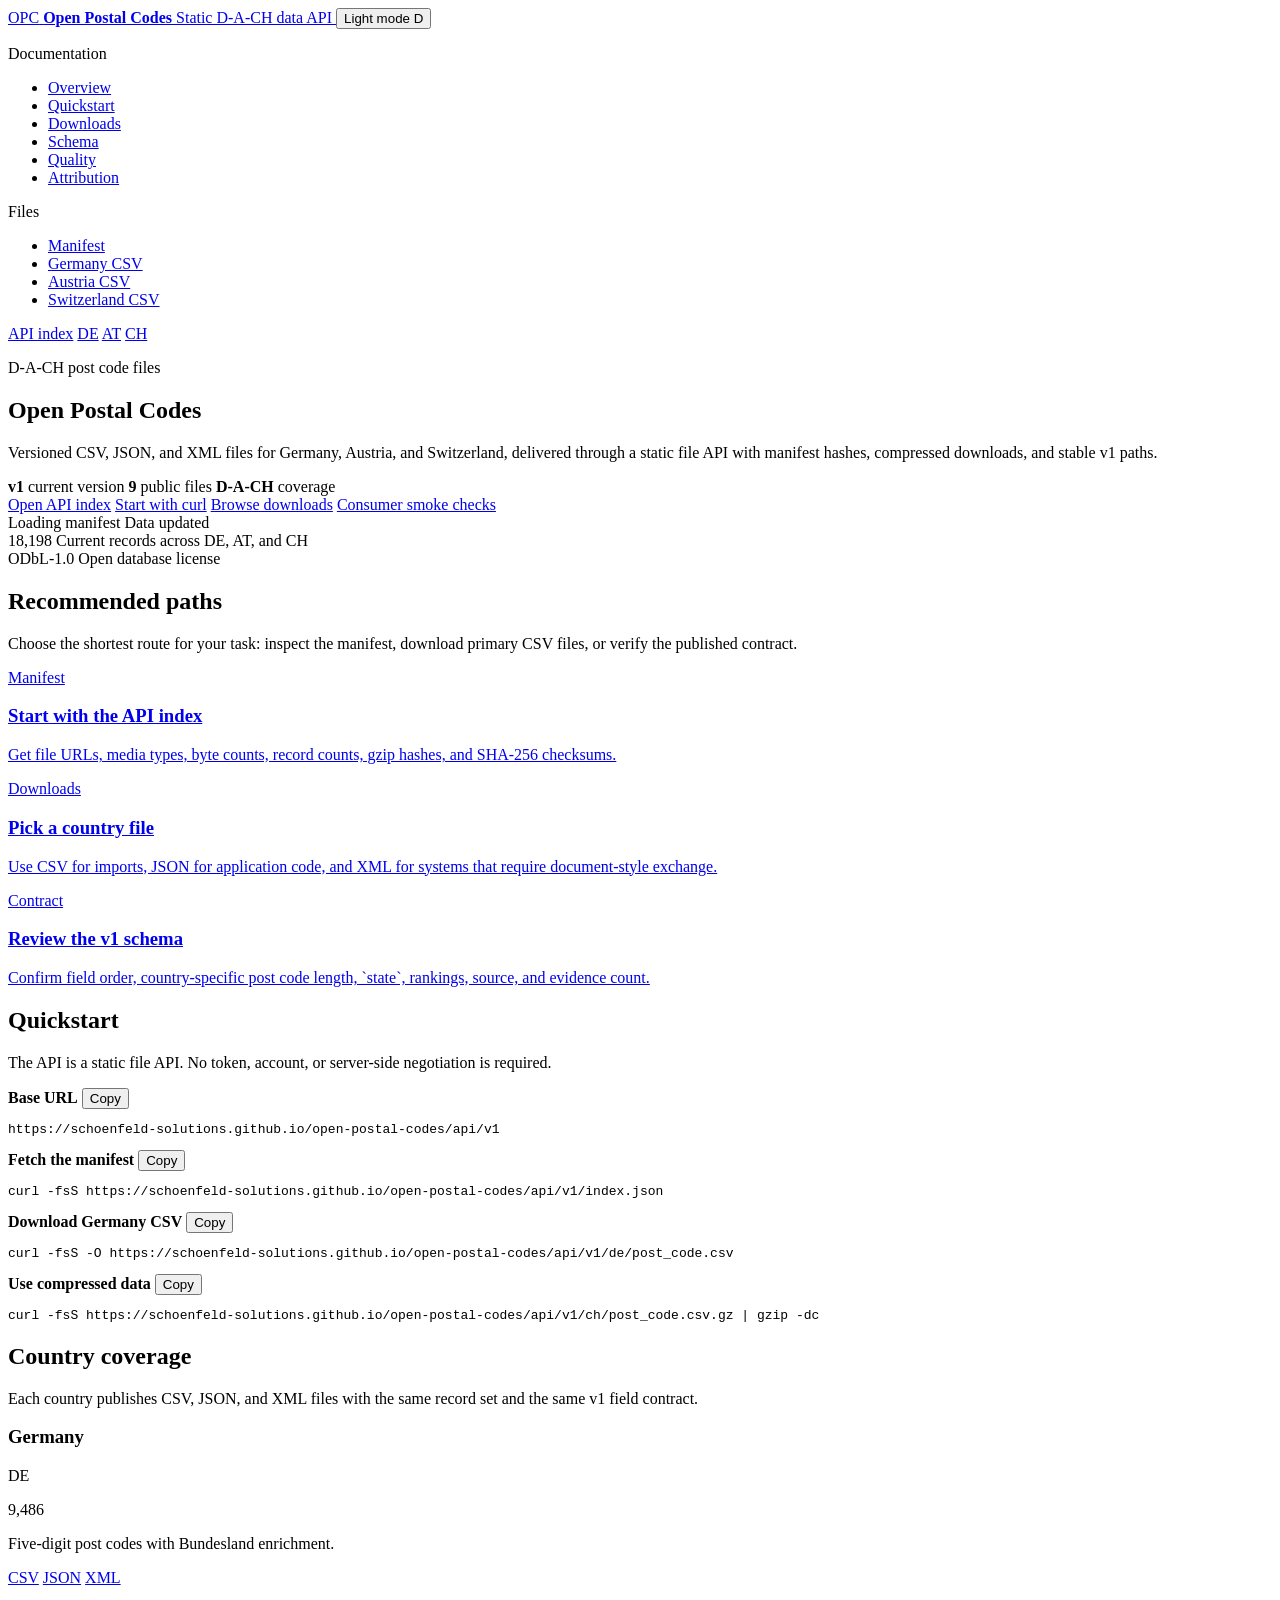
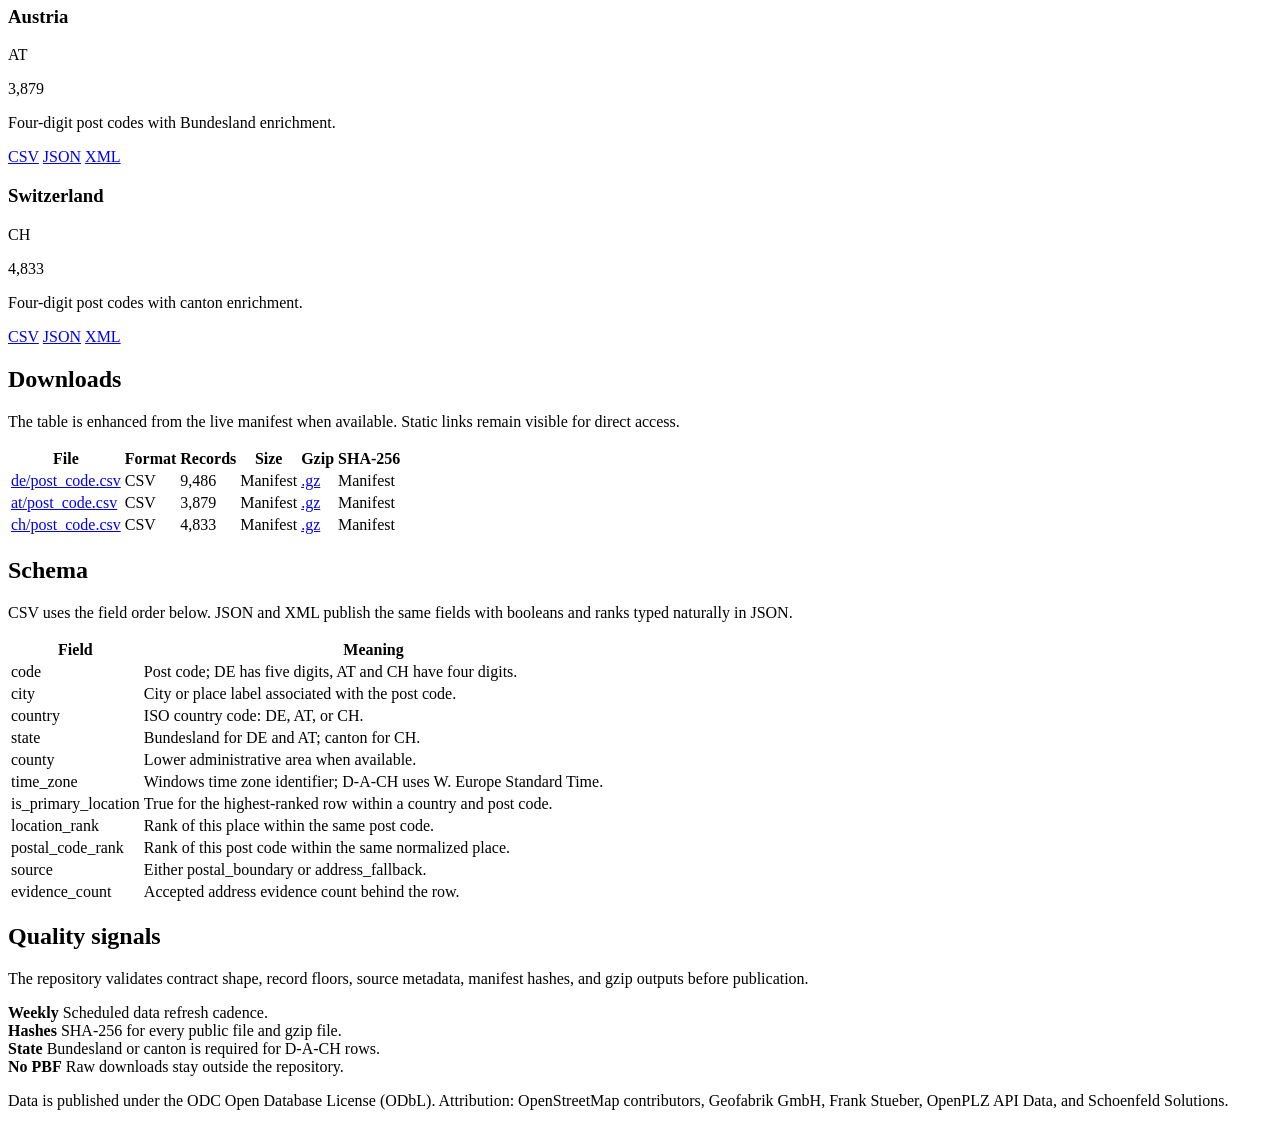
==== commit d636e82d: "feat(pages): expose data refresh timestamp" ====
--- a/site/index.html
+++ b/site/index.html
@@ -104,8 +104,8 @@
 
             <aside class="hero-panel" aria-label="Publication summary">
               <div class="hero-panel-row">
-                <span class="metric" id="generatedAt">Loading manifest</span>
-                <span class="metric-label">Last generated</span>
+                <span class="metric" id="dataUpdatedAt">Loading manifest</span>
+                <span class="metric-label">Data updated</span>
               </div>
               <div class="hero-panel-row">
                 <span class="metric" id="totalRecords">18,198</span>
